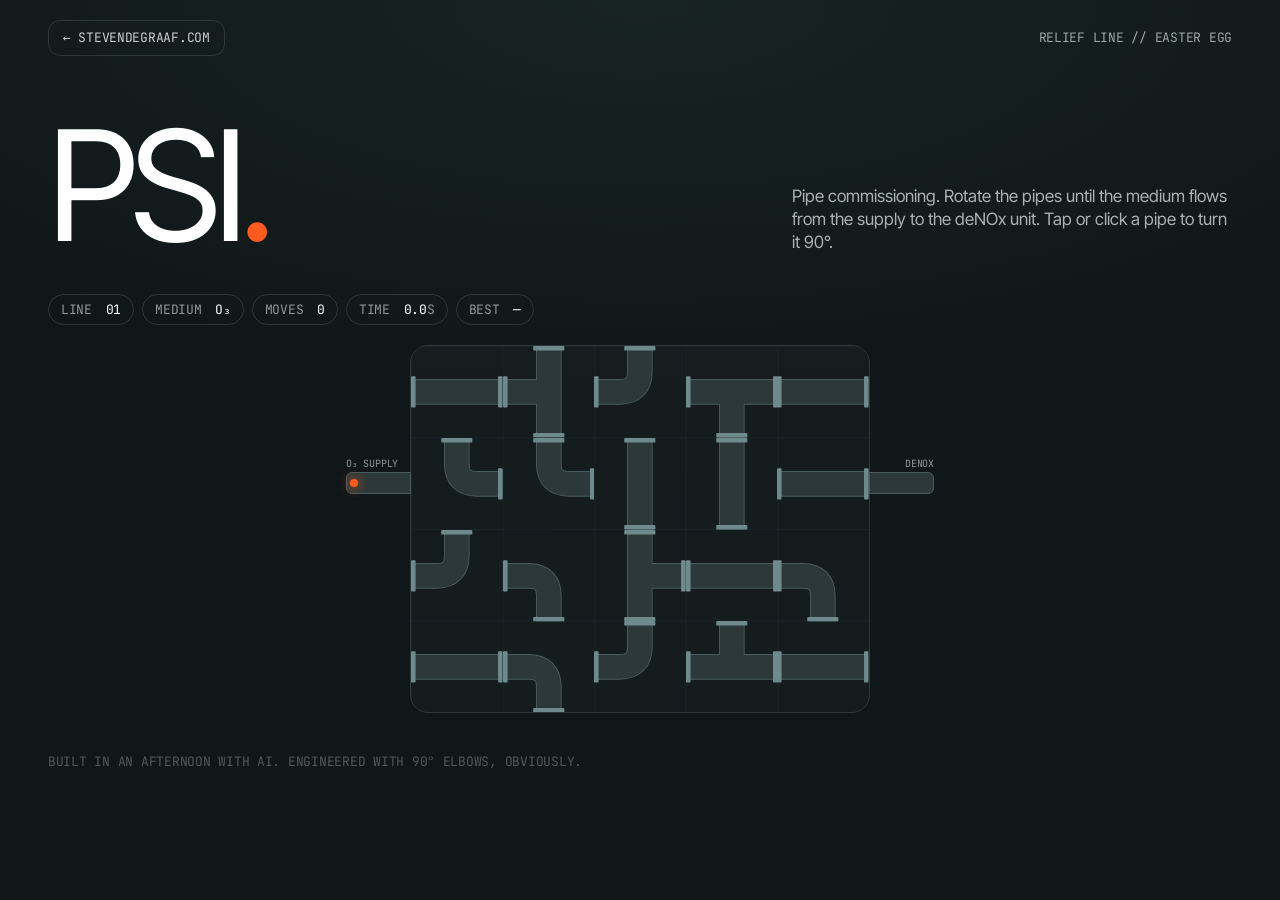
==== play/index.html @ d5d4a72c "Drop upgrade-insecure-requests until HTTPS is live With no certificate yet, the directive upgraded C" ====
<!doctype html>
<html lang="en">
<head>
<meta charset="utf-8">
<meta name="viewport" content="width=device-width,initial-scale=1">
<meta http-equiv="Content-Security-Policy" content="default-src 'self'; script-src 'self'; style-src 'self'; font-src 'self'; img-src 'self' data:; connect-src 'self'; object-src 'none'; base-uri 'self'; form-action 'none'">
<meta name="referrer" content="strict-origin-when-cross-origin">
<meta name="robots" content="noindex">
<title>PSI — Pipe Commissioning · Steven de Graaf</title>
<meta name="description" content="A tiny piping puzzle hidden on stevendegraaf.com.">
<meta name="theme-color" content="#101718">
<link rel="icon" href="../favicon.svg" type="image/svg+xml">
<link rel="stylesheet" href="../assets/css/site.css">
<link rel="stylesheet" href="../assets/css/play.css">
<script type="module" src="../assets/js/play.js"></script>
</head>
<body class="play">
<header class="play-top wrap">
  <a class="mono back" href="../">← stevendegraaf.com</a>
  <span class="mono kicker">Relief line // easter egg</span>
</header>

<main class="wrap play-main">
  <div class="play-head">
    <h1>PSI<span class="accent">.</span></h1>
    <p class="play-sub">Pipe commissioning. Rotate the pipes until the medium flows from the supply to the deNOx unit. Tap or click a pipe to turn it 90°.</p>
  </div>

  <div class="hud mono" aria-live="polite">
    <span>Line <b id="lvl">01</b></span>
    <span>Medium <b id="medium">O₃</b></span>
    <span>Moves <b id="moves">0</b></span>
    <span>Time <b id="time">0.0</b>s</span>
    <span>Best <b id="best">—</b></span>
  </div>

  <div class="rig" id="rig">
    <div class="port in" id="portIn"><span class="mono" id="inLabel">Supply</span></div>
    <div class="board" id="board" role="grid" aria-label="Pipe grid"></div>
    <div class="port out" id="portOut"><span class="mono">deNOx</span></div>
  </div>

  <div class="done" id="done" hidden>
    <p class="mono accent">✓ Commissioned</p>
    <p class="done-line" id="doneLine"></p>
    <button class="btn" id="next" type="button">Next line<span class="arr" aria-hidden="true">→</span></button>
  </div>

  <p class="mono play-foot">Built in an afternoon with AI. Engineered with 90° elbows, obviously.</p>
</main>
</body>
</html>
---- assets/css/site.css ----
@font-face{font-family:'Inter Tight';font-style:normal;font-weight:400;font-display:swap;src:url(../fonts/inter-tight-400.woff2) format('woff2');unicode-range:U+0000-00FF,U+0131,U+0152-0153,U+02BB-02BC,U+02C6,U+02DA,U+02DC,U+0304,U+0308,U+0329,U+2000-206F,U+20AC,U+2122,U+2191,U+2193,U+2212,U+2215,U+FEFF,U+FFFD}
@font-face{font-family:'Inter Tight';font-style:normal;font-weight:400;font-display:swap;src:url(../fonts/inter-tight-400-ext.woff2) format('woff2');unicode-range:U+0100-02BA,U+02BD-02C5,U+02C7-02CC,U+02CE-02D7,U+02DD-02FF,U+0304,U+0308,U+0329,U+1D00-1DBF,U+1E00-1E9F,U+1EF2-1EFF,U+2020,U+2080-209F,U+20A0-20AB,U+20AD-20C0,U+2113,U+2C60-2C7F,U+A720-A7FF}
@font-face{font-family:'JetBrains Mono';font-style:normal;font-weight:400;font-display:swap;src:url(../fonts/jetbrains-mono-400.woff2) format('woff2')}

:root{
  --ink:#101718;--ink2:#182122;--bone:#f4f3ef;--paper:#fff;--tissue:#e7e8e1;
  --graphite:#5d6969;--lichen:#c9cbbe;--line-d:#2c3839;--line-l:#d6d7cd;
  --orange:#ff5a1f;--blue:#4d8dff;--flame:#8fd8ff;
  --sans:'Inter Tight',ui-sans-serif,system-ui,sans-serif;
  --mono:'JetBrains Mono',ui-monospace,Consolas,monospace;
  --pad:clamp(16px,4vw,48px);
}
*{box-sizing:border-box;margin:0;padding:0}
html{scroll-behavior:smooth}
body{background:var(--ink);color:#fff;font-family:var(--sans);font-weight:400;-webkit-font-smoothing:antialiased;overflow-x:hidden;font-size:18px;line-height:1.35}
a{color:inherit;text-decoration:none}
a:focus-visible{outline:2px solid var(--flame);outline-offset:3px;border-radius:6px}
.skip{position:absolute;left:-9999px;top:8px;z-index:100;background:#fff;color:#000;padding:8px 12px;border-radius:8px}
.skip:focus{left:8px}
#gl{position:fixed;inset:0;width:100%;height:100%;z-index:0;display:block}
main{position:relative;z-index:1}
.wrap{max-width:1320px;margin:0 auto;padding:0 var(--pad)}
.mono{font-family:var(--mono);font-size:13px;letter-spacing:-.02em;text-transform:uppercase}
.dot{display:inline-block;width:6px;height:6px;border-radius:50%;background:var(--orange);margin-right:10px;vertical-align:middle;box-shadow:0 0 12px var(--orange)}
.dot.b{background:var(--flame);box-shadow:0 0 12px var(--flame)}
.accent{color:var(--orange)}
.hl{color:#fff}
.kicker{color:#9aa5a4}

/* nav */
.nav{position:fixed;top:0;left:0;right:0;z-index:10;display:flex;justify-content:space-between;align-items:center;padding:20px var(--pad);mix-blend-mode:difference}
.logo{font-family:var(--mono);font-size:14px;letter-spacing:-.02em}
.links{display:flex;gap:6px}
.links a{font-family:var(--mono);font-size:12px;text-transform:uppercase;padding:7px 14px;border:1px solid rgba(255,255,255,.35);border-radius:12px;transition:background .3s,color .3s}
.links a:hover{background:#fff;color:#000}
@media(max-width:640px){.links a:not(:last-child){display:none}}

/* hero */
.hero{min-height:100svh;display:flex;flex-direction:column;justify-content:space-between;padding-top:120px;padding-bottom:40px}
.hero h1{font-weight:400;font-size:clamp(58px,12vw,176px);line-height:.92;letter-spacing:-.045em}
.hero h1 em{font-style:normal;background:linear-gradient(90deg,var(--orange),#ffb36b 45%,var(--flame));-webkit-background-clip:text;background-clip:text;color:transparent}
.hero-foot{display:grid;grid-template-columns:1fr auto;gap:24px;align-items:end}
.hero-foot p{max-width:520px;font-size:clamp(18px,1.7vw,22px);color:#cfd4d0}
.scroll-cue{display:flex;align-items:center;gap:12px;color:#9aa5a4}
.scroll-cue i{display:block;width:1px;height:56px;background:linear-gradient(var(--orange),transparent);animation:cue 2s ease-in-out infinite;transform-origin:top}
@keyframes cue{0%{transform:scaleY(0)}50%{transform:scaleY(1)}100%{transform:scaleY(0);transform-origin:bottom}}
.eyebrow{display:flex;gap:10px;flex-wrap:wrap;margin-bottom:28px;color:#aeb7b5}
.pill{border:1px solid var(--line-d);border-radius:999px;padding:6px 12px;font-family:var(--mono);font-size:12px;text-transform:uppercase;letter-spacing:-.02em}
.light .pill{border-color:var(--line-l);color:var(--graphite)}

/* sections */
section{position:relative}
.solid{background:var(--ink2)}
.light{background:var(--bone);color:#162021}
.sec{padding:clamp(88px,12vw,160px) 0}
.head{display:grid;grid-template-columns:200px 1fr;gap:24px;margin-bottom:clamp(48px,7vw,96px)}
.head h2{font-weight:400;font-size:clamp(40px,6.2vw,96px);line-height:1;letter-spacing:-.035em}
.head .mono{color:var(--graphite);padding-top:14px}
.head .mono.fl{color:var(--flame)}
@media(max-width:760px){.head{grid-template-columns:1fr}}
.lede{font-size:clamp(22px,2.4vw,34px);line-height:1.2;letter-spacing:-.012em;max-width:900px}
.light .lede{color:#2a3536}
.muted{color:var(--graphite)}

/* case */
.case-grid{display:grid;grid-template-columns:1.1fr .9fr;gap:clamp(24px,4vw,64px);margin-top:64px}
@media(max-width:900px){.case-grid{grid-template-columns:1fr}}
.card{background:var(--paper);border-radius:24px;padding:clamp(24px,3vw,40px)}
.stats{display:grid;grid-template-columns:repeat(3,1fr);gap:1px;background:var(--line-l);border-radius:24px;overflow:hidden}
.stat{background:var(--paper);padding:28px 24px}
.stat b{display:block;font-weight:400;font-size:clamp(40px,4.6vw,72px);letter-spacing:-.04em;line-height:1}
.stat span{display:block;margin-top:14px;color:var(--graphite)}
@media(max-width:560px){.stats{grid-template-columns:1fr}}
.media{display:flex;flex-wrap:wrap;gap:8px;margin-top:24px}
.media .chip{display:flex;align-items:baseline;gap:8px;padding:12px 16px;border-radius:14px;background:var(--tissue);transition:background .3s,color .3s,transform .3s}
.media .chip:hover{background:#162021;color:#fff;transform:translateY(-3px)}
.chip .f{font-size:26px;letter-spacing:-.03em}
.chip .mono{font-size:11px;color:var(--graphite)}
.chip:hover .mono{color:#ffb38d}
.phases{margin-top:clamp(56px,8vw,112px);position:relative}
.phase-track{height:2px;background:var(--line-l);position:relative;border-radius:2px;overflow:hidden;margin-top:20px}
.phase-fill{position:absolute;inset:0;background:linear-gradient(90deg,var(--orange),#ffb36b);transform:scaleX(0);transform-origin:left}
.phase-row{display:grid;grid-template-columns:repeat(5,1fr);margin-top:20px;gap:16px}
.phase-row div{opacity:.3;transition:opacity .5s}
.phase-row div.on{opacity:1}
.phase-row .mono{color:var(--orange);display:block;margin-bottom:8px}
.phase-row p{font-size:clamp(16px,1.6vw,22px);letter-spacing:-.01em}
@media(max-width:700px){.phase-row{grid-template-columns:1fr 1fr}}
.note{margin-top:32px;font-size:14px;color:var(--graphite);max-width:760px}
.note a{text-decoration:underline;text-underline-offset:3px}

/* capabilities */
.cap{border-top:1px solid var(--line-d)}
.cap-row{display:grid;grid-template-columns:80px 1fr auto;align-items:center;gap:16px;padding:26px 0;border-bottom:1px solid var(--line-d);position:relative;overflow:hidden;cursor:default}
.cap-row::before{content:"";position:absolute;inset:0;background:linear-gradient(90deg,rgba(255,90,31,.14),transparent 70%);transform:translateX(-101%);transition:transform .6s cubic-bezier(.2,.8,.2,1)}
.cap-row:hover::before{transform:none}
.cap-row h3{font-weight:400;font-size:clamp(26px,3.6vw,52px);letter-spacing:-.03em;line-height:1.05;position:relative;transition:transform .5s cubic-bezier(.2,.8,.2,1)}
.cap-row:hover h3{transform:translateX(12px)}
.cap-row .mono{color:var(--graphite);position:relative}
.cap-row .tag{color:#8e9998;position:relative;text-align:right}
@media(max-width:700px){.cap-row{grid-template-columns:44px 1fr}.cap-row .tag{display:none}}

/* story: pipelines → neural networks */
.story{height:210vh}
.sticky{position:sticky;top:0;height:100svh;display:flex;flex-direction:column;justify-content:center}
.sticky .kicker{margin-bottom:28px}
.morph-words{position:relative;height:clamp(110px,10vw,150px)}
.morph-words h2{position:absolute;inset:0;font-weight:400;font-size:clamp(44px,8vw,128px);letter-spacing:-.045em;line-height:1;transition:opacity .6s,transform .8s cubic-bezier(.2,.8,.2,1)}
.morph-words .w2{opacity:0;transform:translateY(40px)}
.story.late .w1{opacity:0;transform:translateY(-40px)}
.story.late .w2{opacity:1;transform:none}
.w1 em{font-style:normal;color:var(--orange)} .w2 em{font-style:normal;color:var(--flame)}
.story-copy{max-width:560px;margin-top:40px;font-size:clamp(18px,1.8vw,24px);color:#c9d0cd}
.gauge{position:absolute;right:var(--pad);bottom:40px;display:flex;align-items:center;gap:14px;color:#9aa5a4}
.gauge-bar{width:160px;height:2px;background:var(--line-d);position:relative;overflow:hidden}
.gauge-bar i{position:absolute;inset:0;background:linear-gradient(90deg,var(--orange),var(--flame));transform-origin:left;transform:scaleX(0)}

/* AI */
.ai{background:linear-gradient(180deg,rgba(16,23,24,0) 0,rgba(16,23,24,.72) 22%,rgba(16,23,24,.9) 100%)}
.ai-grid{display:grid;grid-template-columns:repeat(4,1fr);gap:12px}
@media(max-width:1000px){.ai-grid{grid-template-columns:1fr 1fr}}
@media(max-width:560px){.ai-grid{grid-template-columns:1fr}}
.ai-card{border:1px solid var(--line-d);border-radius:20px;padding:28px;min-height:320px;display:flex;flex-direction:column;justify-content:space-between;background:rgba(24,33,34,.55);backdrop-filter:blur(10px);-webkit-backdrop-filter:blur(10px);position:relative;overflow:hidden;transition:border-color .4s,transform .5s cubic-bezier(.2,.8,.2,1)}
.ai-card:hover{border-color:rgba(143,216,255,.5);transform:translateY(-6px)}
.ai-card::after{content:"";position:absolute;width:260px;height:260px;border-radius:50%;background:radial-gradient(circle,rgba(77,141,255,.35),transparent 70%);left:var(--mx,50%);top:var(--my,50%);transform:translate(-50%,-50%);opacity:0;transition:opacity .4s;pointer-events:none}
.ai-card:hover::after{opacity:1}
.ai-card h3{font-weight:400;font-size:30px;letter-spacing:-.025em;line-height:1.05;margin-top:40px;position:relative;z-index:1}
.ai-card p{color:#aab4b2;font-size:16px;margin-top:14px;position:relative;z-index:1}
.ai-card .mono{color:var(--flame);position:relative;z-index:1}
.marquee{margin-top:clamp(56px,7vw,96px);overflow:hidden;border-top:1px solid var(--line-d);border-bottom:1px solid var(--line-d);padding:22px 0;-webkit-mask-image:linear-gradient(90deg,transparent,#000 10%,#000 90%,transparent);mask-image:linear-gradient(90deg,transparent,#000 10%,#000 90%,transparent)}
.marquee-in{display:flex;gap:48px;width:max-content;animation:mq 38s linear infinite}
.marquee span{font-size:clamp(28px,3.4vw,48px);letter-spacing:-.03em;color:#dfe5e2;white-space:nowrap}
.marquee span.s{color:var(--flame);font-family:var(--mono);font-size:20px;align-self:center}
@keyframes mq{to{transform:translateX(-50%)}}
.built{margin-top:40px;display:flex;align-items:center;gap:14px;color:#aab4b2}

/* about */
.about-grid{display:grid;grid-template-columns:1.2fr .8fr;gap:clamp(24px,5vw,80px);align-items:start}
@media(max-width:860px){.about-grid{grid-template-columns:1fr}}
.about-grid .lede{margin-top:28px}
.about-note{margin-top:24px;max-width:520px}
.spec{border:1px solid var(--line-l);border-radius:20px;background:var(--paper);overflow:hidden}
.spec div{display:flex;justify-content:space-between;gap:12px;padding:16px 22px;border-bottom:1px solid var(--line-l)}
.spec div:last-child{border-bottom:0}
.spec span:first-child{font-family:var(--mono);font-size:12px;text-transform:uppercase;color:var(--graphite);padding-top:3px}
.spec span:last-child{text-align:right}

/* contact */
.contact{padding:clamp(120px,16vw,220px) 0 clamp(80px,10vw,140px)}
.contact h2{font-weight:400;font-size:clamp(56px,11vw,170px);letter-spacing:-.045em;line-height:.95;margin-top:32px}
.contact h2 em{font-style:normal;color:var(--orange)}
.cta-row{display:flex;gap:12px;flex-wrap:wrap;margin-top:56px}
.btn{display:inline-flex;align-items:center;gap:14px;padding:10px 10px 10px 20px;border-radius:10px;font-family:var(--mono);font-size:13px;text-transform:uppercase;letter-spacing:-.02em;border:1px solid var(--line-d);transition:background .3s,color .3s,border-color .3s}
.btn .arr{width:40px;height:40px;border-radius:8px;display:grid;place-items:center;background:var(--orange);color:#101718;transition:transform .4s cubic-bezier(.2,.8,.2,1)}
.btn:hover{background:#fff;color:#101718;border-color:#fff}
.btn:hover .arr{transform:rotate(-45deg)}
.btn.ghost .arr{background:transparent;border:1px solid var(--line-d);color:#fff}
.btn.ghost:hover .arr{color:#101718;border-color:#101718}
footer{background:#000;padding:32px 0;position:relative;z-index:1}
footer .wrap{display:flex;justify-content:space-between;gap:16px;flex-wrap:wrap;color:#7d8786}
footer .egg{color:#3d4848;cursor:help}

/* reveal */
.rv{opacity:0;transform:translateY(36px);transition:opacity 1s cubic-bezier(.2,.8,.2,1),transform 1s cubic-bezier(.2,.8,.2,1)}
.rv.in{opacity:1;transform:none}
.split .wd{display:inline-block;overflow:hidden;vertical-align:top;padding-bottom:.08em;margin-bottom:-.08em}
.split .wd>span{display:inline-block;transform:translateY(105%);transition:transform 1.1s cubic-bezier(.16,1,.3,1)}
.split.in .wd>span{transform:none}
.no-js .rv{opacity:1;transform:none}

/* easter egg */
.toast{position:fixed;left:50%;bottom:28px;transform:translate(-50%,120px);z-index:30;background:#fff;color:#101718;padding:12px 18px;border-radius:12px;font-family:var(--mono);font-size:13px;transition:transform .5s cubic-bezier(.2,.8,.2,1)}
.toast.on{transform:translate(-50%,0)}
body.shake main{animation:shake .4s linear 4}
@keyframes shake{25%{transform:translate(2px,-1px)}50%{transform:translate(-2px,1px)}75%{transform:translate(1px,2px)}}

@media (prefers-reduced-motion:reduce){
  html{scroll-behavior:auto}
  .rv,.split .wd>span{transition:none;opacity:1;transform:none}
  .marquee-in,.scroll-cue i{animation:none}
}
---- assets/css/play.css ----
body.play{min-height:100svh;background:radial-gradient(120% 70% at 50% 0%,#182324 0%,var(--ink) 60%)}
.play-top{display:flex;justify-content:space-between;align-items:center;padding-top:20px;padding-bottom:20px}
.back{color:#c9d0cd;border:1px solid var(--line-d);border-radius:12px;padding:8px 14px;transition:background .3s,color .3s}
.back:hover{background:#fff;color:#000}
.play-main{padding-bottom:64px}
.play-head{display:flex;justify-content:space-between;align-items:end;gap:24px;flex-wrap:wrap;margin-top:clamp(16px,4vw,40px)}
.play-head h1{font-weight:400;font-size:clamp(64px,12vw,160px);letter-spacing:-.05em;line-height:.9}
.play-sub{max-width:440px;color:#aab4b2;font-size:17px}
.hud{display:flex;gap:8px;flex-wrap:wrap;margin:clamp(24px,4vw,40px) 0 20px}
.hud span{border:1px solid var(--line-d);border-radius:999px;padding:6px 12px;color:#8e9998}
.hud b{font-weight:400;color:#fff;margin-left:6px}

/* the rig: supply port, grid, deNOx port */
.rig{--cols:5;--rows:4;position:relative;display:grid;grid-template-columns:clamp(34px,6vw,64px) minmax(0,calc(var(--cols) * 92px)) clamp(34px,6vw,64px);justify-content:center;align-items:stretch}
.board{display:grid;grid-template-columns:repeat(var(--cols),1fr);grid-template-rows:repeat(var(--rows),1fr);aspect-ratio:var(--cols)/var(--rows);border:1px solid var(--line-d);border-radius:18px;background:rgba(24,33,34,.6);background-image:linear-gradient(rgba(143,216,255,.04) 1px,transparent 1px),linear-gradient(90deg,rgba(143,216,255,.04) 1px,transparent 1px);background-size:calc(100% / var(--cols)) calc(100% / var(--rows));overflow:hidden}
.port{position:relative}
.port::before{content:"";position:absolute;top:calc((var(--row) + .5) / var(--rows) * 100%);height:clamp(10px,2vw,20px);transform:translateY(-50%);background:#2c3839;border:1px solid #4a5c5e}
.port.in::before{left:0;right:-1px;border-radius:6px 0 0 6px}
.port.out::before{left:-1px;right:0;border-radius:0 6px 6px 0}
.port span{position:absolute;top:calc((var(--row) + .5) / var(--rows) * 100%);transform:translateY(-190%);font-size:10px;color:#8e9998;white-space:nowrap}
.port.in span{left:0}.port.out span{right:0}
.port.in::after{content:"";position:absolute;left:4px;top:calc((var(--row) + .5) / var(--rows) * 100%);width:8px;height:8px;border-radius:50%;background:var(--orange);box-shadow:0 0 12px var(--orange);transform:translateY(-50%);animation:pulse 1.4s ease-in-out infinite}
.rig.won .port.out::before{background:var(--orange);border-color:var(--orange);box-shadow:0 0 18px rgba(255,90,31,.6)}
@keyframes pulse{50%{opacity:.3}}

.cell{appearance:none;border:0;background:transparent;padding:0;cursor:pointer;position:relative;display:block;width:100%;height:100%}
.cell:focus-visible{outline:2px solid var(--flame);outline-offset:-3px;border-radius:8px}
.cell svg{display:block;width:100%;height:100%;transition:transform .22s cubic-bezier(.2,.9,.3,1.3)}
.cell .body{fill:none;stroke:#2c3839;stroke-width:26;stroke-linecap:butt}
.cell .wall{fill:none;stroke:#4a5c5e;stroke-width:28;stroke-linecap:butt}
.cell .flow{fill:none;stroke:transparent;stroke-width:7;stroke-linecap:round;stroke-dasharray:2 14}
.cell .flange{fill:#6f8a8c}
.cell:hover .wall{stroke:#6f8a8c}
.cell.on .body{stroke:#3a2a22}
.cell.on .wall{stroke:rgba(255,90,31,.55)}
.cell.on .flow{stroke:var(--orange);animation:flow .6s linear infinite}
.rig.won .cell.on .flow{stroke:#ffd0b0;animation-duration:.3s}
@keyframes flow{to{stroke-dashoffset:-16}}

.done{margin-top:28px;display:flex;align-items:center;gap:20px;flex-wrap:wrap;border:1px solid var(--line-d);border-radius:18px;padding:18px 20px;background:rgba(24,33,34,.6)}
.done[hidden]{display:none}
.done-line{color:#c9d0cd;flex:1;min-width:200px}
.done .btn{background:#fff;color:#101718;cursor:pointer;font:inherit;font-family:var(--mono);font-size:13px;text-transform:uppercase}
.play-foot{margin-top:40px;color:#4d5a5a}
@media (prefers-reduced-motion:reduce){.cell svg{transition:none}.cell.on .flow{animation:none;stroke-dasharray:none}}
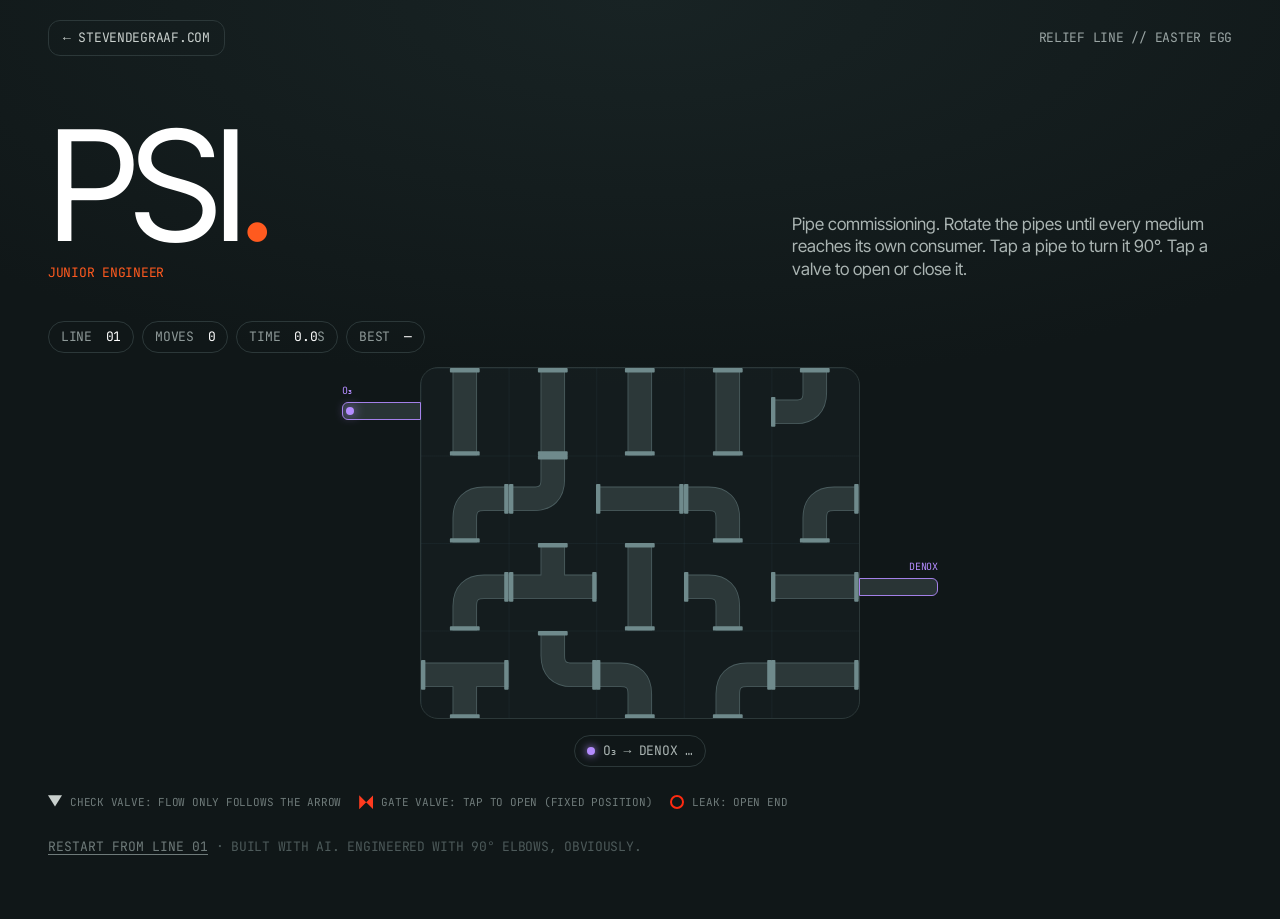
==== commit a9eea684: "PSI: progressive difficulty and engineering ranks Lines now unlock check valves, gate valves with a " ====
--- a/play/index.html
+++ b/play/index.html
@@ -22,31 +22,44 @@
 
 <main class="wrap play-main">
   <div class="play-head">
-    <h1>PSI<span class="accent">.</span></h1>
-    <p class="play-sub">Pipe commissioning. Rotate the pipes until the medium flows from the supply to the deNOx unit. Tap or click a pipe to turn it 90°.</p>
+    <div>
+      <h1>PSI<span class="accent">.</span></h1>
+      <p class="mono rank" id="rank">Junior Engineer</p>
+    </div>
+    <p class="play-sub">Pipe commissioning. Rotate the pipes until every medium reaches its own consumer. Tap a pipe to turn it 90°. Tap a valve to open or close it.</p>
   </div>
 
   <div class="hud mono" aria-live="polite">
     <span>Line <b id="lvl">01</b></span>
-    <span>Medium <b id="medium">O₃</b></span>
     <span>Moves <b id="moves">0</b></span>
     <span>Time <b id="time">0.0</b>s</span>
     <span>Best <b id="best">—</b></span>
   </div>
 
+  <p class="brief" id="brief" hidden></p>
+
   <div class="rig" id="rig">
-    <div class="port in" id="portIn"><span class="mono" id="inLabel">Supply</span></div>
+    <div class="port in" id="portIn"></div>
     <div class="board" id="board" role="grid" aria-label="Pipe grid"></div>
-    <div class="port out" id="portOut"><span class="mono">deNOx</span></div>
+    <div class="port out" id="portOut"></div>
   </div>
 
+  <div class="status mono" id="status" aria-live="polite"></div>
+
   <div class="done" id="done" hidden>
-    <p class="mono accent">✓ Commissioned</p>
+    <p class="mono" id="doneTitle">✓ Commissioned</p>
     <p class="done-line" id="doneLine"></p>
+    <button class="btn" id="retry" type="button" hidden>Retry line<span class="arr" aria-hidden="true">↺</span></button>
     <button class="btn" id="next" type="button">Next line<span class="arr" aria-hidden="true">→</span></button>
   </div>
 
-  <p class="mono play-foot">Built in an afternoon with AI. Engineered with 90° elbows, obviously.</p>
+  <div class="legend mono">
+    <span><i class="lg check"></i>Check valve: flow only follows the arrow</span>
+    <span><i class="lg gate"></i>Gate valve: tap to open (fixed position)</span>
+    <span><i class="lg leak"></i>Leak: open end</span>
+  </div>
+
+  <p class="mono play-foot"><button class="linkish" id="restart" type="button">Restart from line 01</button> · Built with AI. Engineered with 90° elbows, obviously.</p>
 </main>
 </body>
 </html>
--- a/assets/css/site.css
+++ b/assets/css/site.css
@@ -172,6 +172,14 @@
 .toast{position:fixed;left:50%;bottom:28px;transform:translate(-50%,120px);z-index:30;background:#fff;color:#101718;padding:12px 18px;border-radius:12px;font-family:var(--mono);font-size:13px;transition:transform .5s cubic-bezier(.2,.8,.2,1)}
 .toast.on{transform:translate(-50%,0)}
 body.shake main{animation:shake .4s linear 4}
+/* overpressure sequence → /play/ */
+body.overpressure main,body.overpressure footer,body.overpressure .nav{opacity:.06;transition:opacity .9s ease;pointer-events:none}
+body.overpressure #gl{z-index:5}
+.op-vignette{position:fixed;inset:0;z-index:6;pointer-events:none;opacity:0;background:radial-gradient(ellipse at center,transparent 35%,rgba(255,40,10,.25) 65%,rgba(255,20,0,.7) 100%)}
+.op-hud{position:fixed;left:50%;top:50%;transform:translate(-50%,-50%);z-index:7;pointer-events:none;color:#ff4a24;font-size:clamp(14px,2.4vw,22px);letter-spacing:.02em;white-space:nowrap;text-shadow:0 0 18px rgba(255,60,20,.9);animation:opblink .5s steps(2) infinite;background:rgba(16,23,24,.88);border:1px solid rgba(255,60,20,.7);border-radius:12px;padding:14px 20px;box-shadow:0 0 40px rgba(255,40,10,.35)}
+.op-flash{position:fixed;inset:0;z-index:8;pointer-events:none;opacity:0;background:radial-gradient(circle at center,#fff 0%,#ffb08a 35%,#ff3a10 70%,#101718 100%);transition:opacity .35s ease-in}
+.op-flash.on{opacity:1}
+@keyframes opblink{50%{opacity:.55}}
 @keyframes shake{25%{transform:translate(2px,-1px)}50%{transform:translate(-2px,1px)}75%{transform:translate(1px,2px)}}
 
 @media (prefers-reduced-motion:reduce){
--- a/assets/css/play.css
+++ b/assets/css/play.css
@@ -5,41 +5,79 @@
 .play-main{padding-bottom:64px}
 .play-head{display:flex;justify-content:space-between;align-items:end;gap:24px;flex-wrap:wrap;margin-top:clamp(16px,4vw,40px)}
 .play-head h1{font-weight:400;font-size:clamp(64px,12vw,160px);letter-spacing:-.05em;line-height:.9}
+.rank{color:var(--orange);margin-top:10px}
+.rank.promo{animation:promo 1.2s ease-out 2}
+@keyframes promo{50%{color:#fff;text-shadow:0 0 16px var(--orange)}}
 .play-sub{max-width:440px;color:#aab4b2;font-size:17px}
-.hud{display:flex;gap:8px;flex-wrap:wrap;margin:clamp(24px,4vw,40px) 0 20px}
+.hud{display:flex;gap:8px;flex-wrap:wrap;margin:clamp(24px,4vw,40px) 0 14px}
 .hud span{border:1px solid var(--line-d);border-radius:999px;padding:6px 12px;color:#8e9998}
 .hud b{font-weight:400;color:#fff;margin-left:6px}
+.hud b.low{color:#ff4a24}
+.brief{margin:0 0 16px;padding:12px 16px;border-left:2px solid var(--orange);background:rgba(255,90,31,.07);color:#e8d9d0;font-size:15px;border-radius:0 10px 10px 0;max-width:760px}
+.brief[hidden]{display:none}
+.brief b{font-weight:400;color:#fff}
 
-/* the rig: supply port, grid, deNOx port */
-.rig{--cols:5;--rows:4;position:relative;display:grid;grid-template-columns:clamp(34px,6vw,64px) minmax(0,calc(var(--cols) * 92px)) clamp(34px,6vw,64px);justify-content:center;align-items:stretch}
+/* rig: supply stubs, grid, consumer stubs */
+.rig{--cols:5;--rows:4;position:relative;display:grid;grid-template-columns:clamp(40px,7vw,78px) minmax(0,calc(var(--cols) * 88px)) clamp(40px,7vw,78px);justify-content:center}
 .board{display:grid;grid-template-columns:repeat(var(--cols),1fr);grid-template-rows:repeat(var(--rows),1fr);aspect-ratio:var(--cols)/var(--rows);border:1px solid var(--line-d);border-radius:18px;background:rgba(24,33,34,.6);background-image:linear-gradient(rgba(143,216,255,.04) 1px,transparent 1px),linear-gradient(90deg,rgba(143,216,255,.04) 1px,transparent 1px);background-size:calc(100% / var(--cols)) calc(100% / var(--rows));overflow:hidden}
 .port{position:relative}
-.port::before{content:"";position:absolute;top:calc((var(--row) + .5) / var(--rows) * 100%);height:clamp(10px,2vw,20px);transform:translateY(-50%);background:#2c3839;border:1px solid #4a5c5e}
-.port.in::before{left:0;right:-1px;border-radius:6px 0 0 6px}
-.port.out::before{left:-1px;right:0;border-radius:0 6px 6px 0}
-.port span{position:absolute;top:calc((var(--row) + .5) / var(--rows) * 100%);transform:translateY(-190%);font-size:10px;color:#8e9998;white-space:nowrap}
-.port.in span{left:0}.port.out span{right:0}
-.port.in::after{content:"";position:absolute;left:4px;top:calc((var(--row) + .5) / var(--rows) * 100%);width:8px;height:8px;border-radius:50%;background:var(--orange);box-shadow:0 0 12px var(--orange);transform:translateY(-50%);animation:pulse 1.4s ease-in-out infinite}
-.rig.won .port.out::before{background:var(--orange);border-color:var(--orange);box-shadow:0 0 18px rgba(255,90,31,.6)}
+.stub{position:absolute;left:0;right:0;top:calc((var(--row) + .5) / var(--rows) * 100%);transform:translateY(-50%);height:clamp(10px,1.8vw,18px)}
+.stub::before{content:"";position:absolute;inset:0;background:#2c3839;border:1px solid var(--c);opacity:.9}
+.in .stub::before{border-radius:6px 0 0 6px;right:-1px}
+.out .stub::before{border-radius:0 6px 6px 0;left:-1px}
+.in .stub::after{content:"";position:absolute;left:4px;top:50%;width:8px;height:8px;border-radius:50%;background:var(--c);box-shadow:0 0 12px var(--c);transform:translateY(-50%);animation:pulse 1.4s ease-in-out infinite}
+.stub span{position:absolute;bottom:calc(100% + 4px);font-size:10px;color:var(--c);white-space:nowrap}
+.in .stub span{left:0}.out .stub span{right:0}
+.out .stub.ok::before{background:var(--c);box-shadow:0 0 16px var(--c)}
 @keyframes pulse{50%{opacity:.3}}
 
-.cell{appearance:none;border:0;background:transparent;padding:0;cursor:pointer;position:relative;display:block;width:100%;height:100%}
+/* tiles */
+.cell{--flow:var(--orange);appearance:none;border:0;background:transparent;padding:0;cursor:pointer;position:relative;display:block;width:100%;height:100%}
 .cell:focus-visible{outline:2px solid var(--flame);outline-offset:-3px;border-radius:8px}
-.cell svg{display:block;width:100%;height:100%;transition:transform .22s cubic-bezier(.2,.9,.3,1.3)}
-.cell .body{fill:none;stroke:#2c3839;stroke-width:26;stroke-linecap:butt}
-.cell .wall{fill:none;stroke:#4a5c5e;stroke-width:28;stroke-linecap:butt}
+.cell svg{display:block;width:100%;height:100%;transition:transform .22s cubic-bezier(.2,.9,.3,1.3);overflow:visible}
+.cell .body{fill:none;stroke:#2c3839;stroke-width:26}
+.cell .wall{fill:none;stroke:#4a5c5e;stroke-width:28}
 .cell .flow{fill:none;stroke:transparent;stroke-width:7;stroke-linecap:round;stroke-dasharray:2 14}
 .cell .flange{fill:#6f8a8c}
+.cell .sym{fill:#101718;stroke:#c9d0cd;stroke-width:3;stroke-linejoin:round}
+.cell .gate-sym{fill:#ff3b1f;stroke:#ffb3a0;stroke-width:3;stroke-linejoin:round}
+.cell .stem{stroke:#6f8a8c;stroke-width:4;fill:none}
+.cell .wheel{fill:none;stroke:#c9d0cd;stroke-width:4}
+.cell.open .gate-sym{fill:#101718;stroke:#7ee0a0}
+.cell.fixed{cursor:pointer}
 .cell:hover .wall{stroke:#6f8a8c}
-.cell.on .body{stroke:#3a2a22}
-.cell.on .wall{stroke:rgba(255,90,31,.55)}
-.cell.on .flow{stroke:var(--orange);animation:flow .6s linear infinite}
-.rig.won .cell.on .flow{stroke:#ffd0b0;animation-duration:.3s}
+.cell.on .body{stroke:#1e2a2b}
+.cell.on .wall{stroke:var(--flow);stroke-opacity:.55}
+.cell.on .flow{stroke:var(--flow);animation:flow .6s linear infinite}
+.cell.blocked .flow{animation:none;stroke-dasharray:none;stroke-opacity:.5}
+.cell.mix .wall{stroke:#ff2a10;stroke-opacity:1;animation:alarm .5s steps(2) infinite}
+.cell.leak::after{content:"";position:absolute;inset:18%;border-radius:50%;border:2px solid #ff2a10;animation:leak 1s ease-out infinite;pointer-events:none}
+.rig.won .cell.on .flow{animation-duration:.3s}
 @keyframes flow{to{stroke-dashoffset:-16}}
+@keyframes alarm{50%{stroke-opacity:.2}}
+@keyframes leak{from{transform:scale(.4);opacity:1}to{transform:scale(1.2);opacity:0}}
 
-.done{margin-top:28px;display:flex;align-items:center;gap:20px;flex-wrap:wrap;border:1px solid var(--line-d);border-radius:18px;padding:18px 20px;background:rgba(24,33,34,.6)}
-.done[hidden]{display:none}
+.status{display:flex;gap:8px;flex-wrap:wrap;justify-content:center;margin-top:16px;min-height:32px}
+.status span{border:1px solid var(--line-d);border-radius:999px;padding:6px 12px;color:#aab4b2}
+.status span i{display:inline-block;width:8px;height:8px;border-radius:50%;background:var(--c);margin-right:8px;box-shadow:0 0 8px var(--c)}
+.status span.ok{border-color:var(--c);color:#fff}
+.status span.bad{border-color:#ff2a10;color:#ffb3a0}
+
+.done{margin-top:24px;display:flex;align-items:center;gap:14px;flex-wrap:wrap;border:1px solid var(--line-d);border-radius:18px;padding:18px 20px;background:rgba(24,33,34,.6)}
+.done[hidden],.done .btn[hidden]{display:none}
+.done.fail{border-color:rgba(255,42,16,.6)}
+#doneTitle{color:var(--orange)}
+.done.fail #doneTitle{color:#ff4a24}
 .done-line{color:#c9d0cd;flex:1;min-width:200px}
 .done .btn{background:#fff;color:#101718;cursor:pointer;font:inherit;font-family:var(--mono);font-size:13px;text-transform:uppercase}
-.play-foot{margin-top:40px;color:#4d5a5a}
+
+.legend{display:flex;gap:18px;flex-wrap:wrap;margin-top:28px;color:#6f7b7a;font-size:11px}
+.legend span{display:flex;align-items:center;gap:8px}
+.lg{display:inline-block;width:14px;height:14px}
+.lg.check{background:#c9d0cd;clip-path:polygon(0 0,100% 0,50% 80%)}
+.lg.gate{background:#ff3b1f;clip-path:polygon(0 0,100% 100%,100% 0,0 100%)}
+.lg.leak{border:2px solid #ff2a10;border-radius:50%}
+.play-foot{margin-top:28px;color:#4d5a5a}
+.linkish{appearance:none;background:none;border:0;color:#6f7b7a;font:inherit;text-transform:inherit;text-decoration:underline;text-underline-offset:3px;cursor:pointer}
+.linkish:hover{color:#fff}
 @media (prefers-reduced-motion:reduce){.cell svg{transition:none}.cell.on .flow{animation:none;stroke-dasharray:none}}
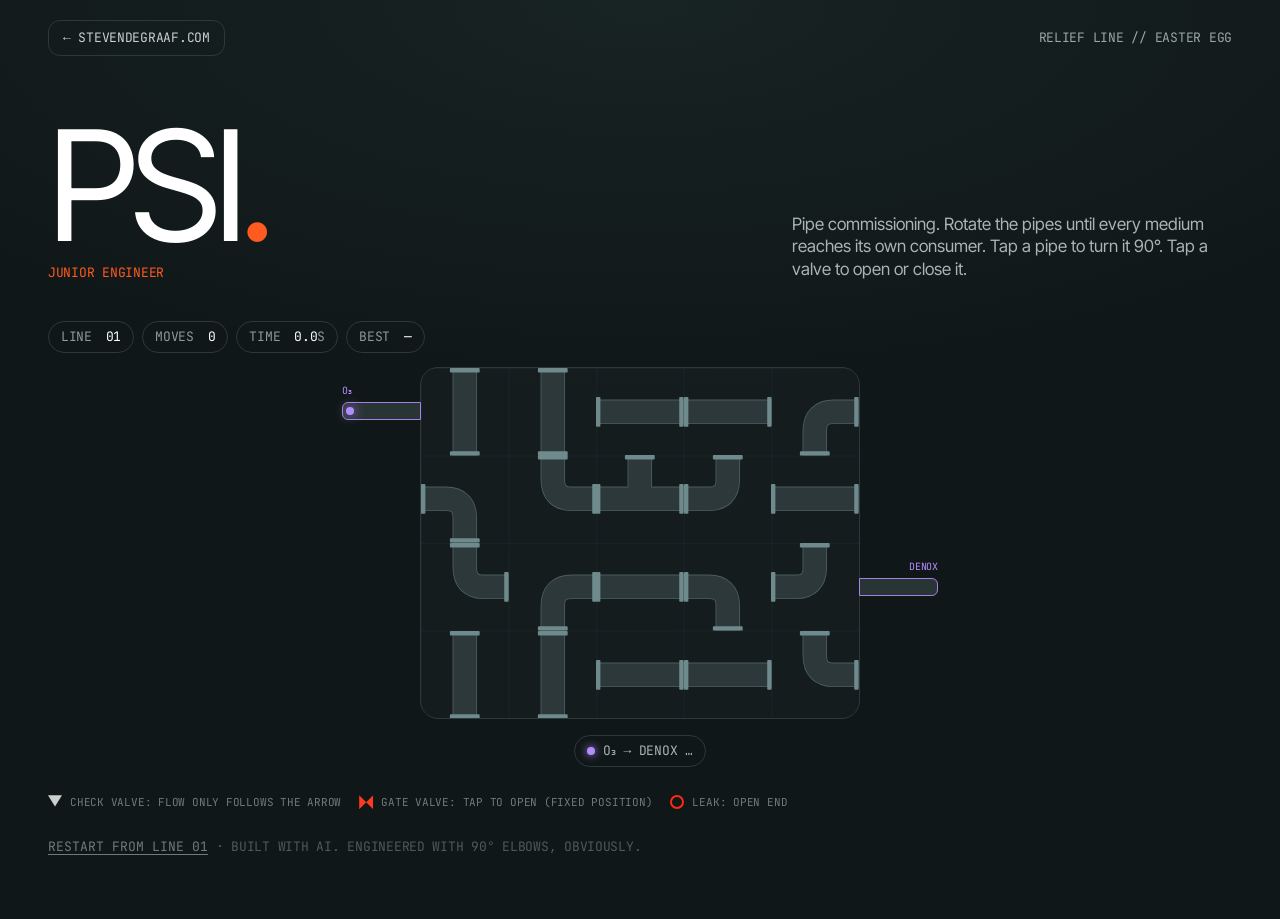
==== commit f3f8c206: "Add PSV-01 relief valve widget to the contact section A locked-out handwheel with a pressure gauge a" ====
--- a/play/index.html
+++ b/play/index.html
@@ -10,9 +10,9 @@
 <meta name="description" content="A tiny piping puzzle hidden on stevendegraaf.com.">
 <meta name="theme-color" content="#101718">
 <link rel="icon" href="../favicon.svg" type="image/svg+xml">
-<link rel="stylesheet" href="../assets/css/site.css">
-<link rel="stylesheet" href="../assets/css/play.css">
-<script type="module" src="../assets/js/play.js"></script>
+<link rel="stylesheet" href="../assets/css/site.css?v=3">
+<link rel="stylesheet" href="../assets/css/play.css?v=3">
+<script type="module" src="../assets/js/play.js?v=3"></script>
 </head>
 <body class="play">
 <header class="play-top wrap">
--- a/assets/css/site.css
+++ b/assets/css/site.css
@@ -160,6 +160,50 @@
 footer .wrap{display:flex;justify-content:space-between;gap:16px;flex-wrap:wrap;color:#7d8786}
 footer .egg{color:#3d4848;cursor:help}
 
+/* relief valve widget */
+.contact-grid{display:grid;grid-template-columns:1fr auto;gap:clamp(32px,5vw,80px);align-items:end}
+@media(max-width:900px){.contact-grid{grid-template-columns:1fr}}
+.psv{--glow:0;position:relative;width:min(100%,340px);border:1px solid var(--line-d);border-radius:22px;padding:18px 18px 16px;background:linear-gradient(180deg,rgba(255,255,255,.03),rgba(0,0,0,.15));box-shadow:0 0 calc(var(--glow) * 60px) rgba(255,50,20,calc(var(--glow) * .55));transition:border-color .3s}
+.psv.hot{border-color:rgba(255,60,20,.7)}
+.psv.shake{animation:psvshake .09s linear infinite}
+@keyframes psvshake{25%{transform:translate(1px,-1px)}50%{transform:translate(-1px,1px)}75%{transform:translate(1px,1px)}}
+.psv-head{display:flex;justify-content:space-between;gap:12px;font-size:11px;color:#8e9998}
+.psv-state{color:#f2c14e}
+.psv.hot .psv-state{color:#ff4a24}
+.psv-gauge{display:block;width:100%;margin-top:10px}
+.g-track{fill:none;stroke:#2c3839;stroke-width:10}
+.g-red{fill:none;stroke:#ff3b1f;stroke-width:10;opacity:.75}
+.g-tick{stroke:#6f7b7a;stroke-width:1.5}
+.g-tick.major{stroke:#c9d0cd;stroke-width:2}
+.g-needle path{stroke:#fff;stroke-width:3;stroke-linecap:round}
+.g-needle circle{fill:#101718;stroke:#fff;stroke-width:2}
+.g-needle{transition:transform .08s linear}
+.g-val{font-family:var(--mono);font-size:22px;fill:#fff;text-anchor:middle;letter-spacing:-.02em}
+.psv.hot .g-val{fill:#ff4a24}
+.g-unit{font-family:var(--mono);font-size:9px;fill:#6f7b7a;text-anchor:middle;text-transform:uppercase}
+.psv-body{display:flex;align-items:flex-start;justify-content:center;gap:4px;margin-top:6px;position:relative}
+.psv-wheel{appearance:none;border:0;background:none;padding:0;width:128px;height:128px;border-radius:50%;cursor:grab;touch-action:none;-webkit-user-select:none;user-select:none;-webkit-touch-callout:none;filter:drop-shadow(0 6px 14px rgba(0,0,0,.5))}
+.psv-wheel:active{cursor:grabbing}
+.psv-wheel:focus-visible{outline:2px solid var(--flame);outline-offset:6px}
+.psv-wheel svg{width:100%;height:100%;display:block}
+.w-rim{fill:none;stroke:#c2331a;stroke-width:11}
+.w-rim-hi{fill:none;stroke:#ff6a45;stroke-width:3;stroke-dasharray:60 254;opacity:.8}
+.w-spoke{stroke:#a82a14;stroke-width:7;stroke-linecap:round}
+.w-hub{fill:#2c3839;stroke:#6f8a8c;stroke-width:3}
+.w-knob{fill:#ff6a45}
+.psv-wheel:hover .w-rim{stroke:#e0401f}
+.loto{position:relative;width:96px;height:140px;transform-origin:10px 0;animation:swing 3.2s ease-in-out infinite;margin-top:18px}
+.psv.hot .loto{animation-duration:.4s}
+.loto-string{position:absolute;left:8px;top:0;width:2px;height:26px;background:#8e9998}
+.loto-tag{position:absolute;left:-6px;top:24px;width:96px;border-radius:6px;background:#f2c14e;color:#101718;overflow:hidden;box-shadow:0 6px 16px rgba(0,0,0,.4);text-align:center;font-family:var(--mono);text-transform:uppercase;font-size:9px;line-height:1.25;padding-bottom:8px}
+.loto-tag::before{content:"";display:block;width:10px;height:10px;border-radius:50%;background:#101718;margin:6px auto 4px;box-shadow:inset 0 0 0 2px #8e9998}
+.loto-band{display:block;background:#101718;color:#ff3b1f;font-size:11px;padding:4px 0;letter-spacing:.08em}
+.loto-tag b{display:block;font-weight:400;font-size:11px;margin:6px 4px 4px}
+.loto-tag small{display:block;font-size:8px;opacity:.75}
+@keyframes swing{0%,100%{transform:rotate(-5deg)}50%{transform:rotate(5deg)}}
+.psv-hint{margin-top:10px;font-size:11px;color:#8e9998;text-align:center;min-height:1.3em}
+.psv.hot .psv-hint{color:#ff4a24}
+
 /* reveal */
 .rv{opacity:0;transform:translateY(36px);transition:opacity 1s cubic-bezier(.2,.8,.2,1),transform 1s cubic-bezier(.2,.8,.2,1)}
 .rv.in{opacity:1;transform:none}
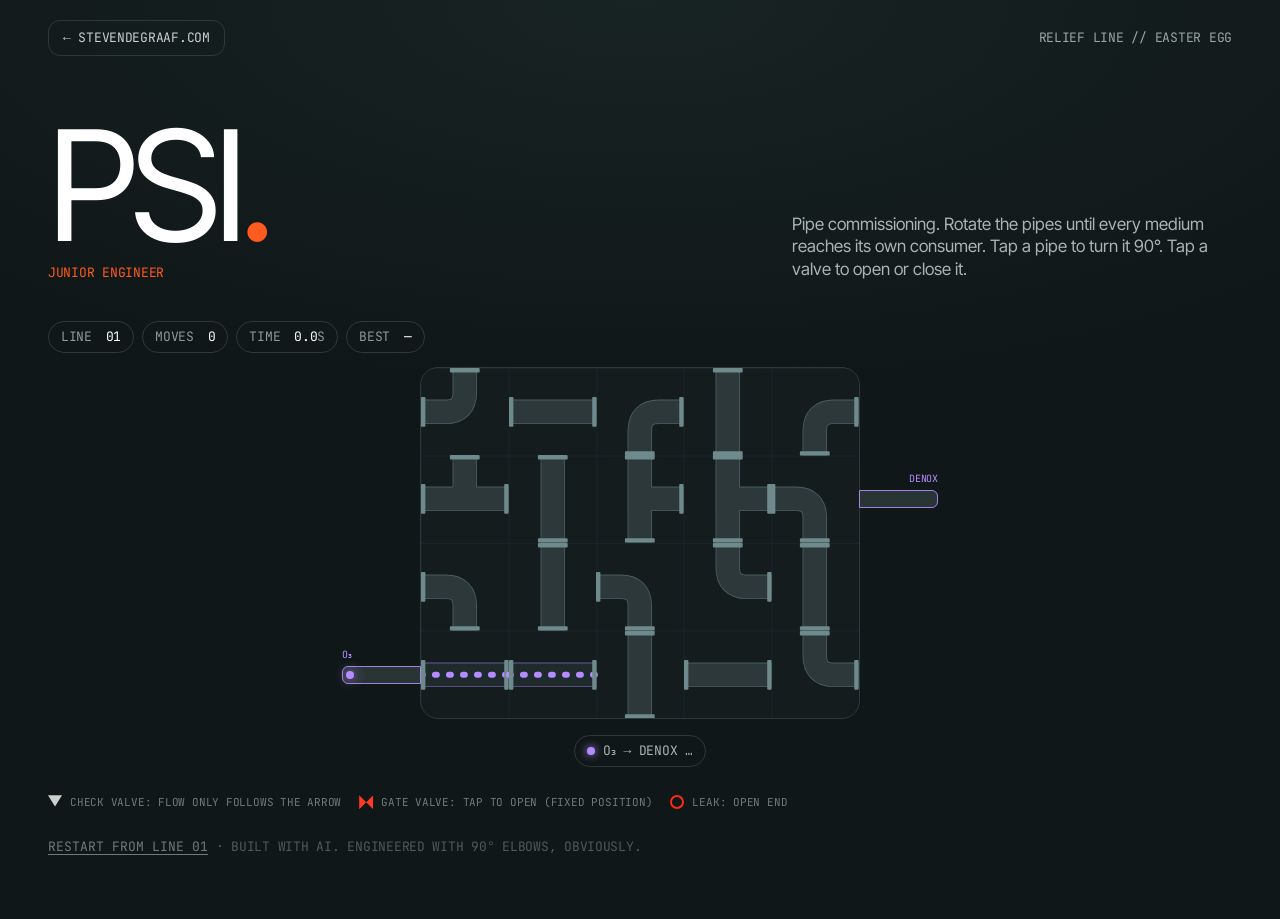
==== commit 5bc0242e: "PSI: plain 'too many moves' message when the budget runs out Co-Authored-By: Claude Opus 5.5 <norepl" ====
--- a/play/index.html
+++ b/play/index.html
@@ -12,7 +12,7 @@
 <link rel="icon" href="../favicon.svg" type="image/svg+xml">
 <link rel="stylesheet" href="../assets/css/site.css?v=3">
 <link rel="stylesheet" href="../assets/css/play.css?v=3">
-<script type="module" src="../assets/js/play.js?v=3"></script>
+<script type="module" src="../assets/js/play.js?v=4"></script>
 </head>
 <body class="play">
 <header class="play-top wrap">
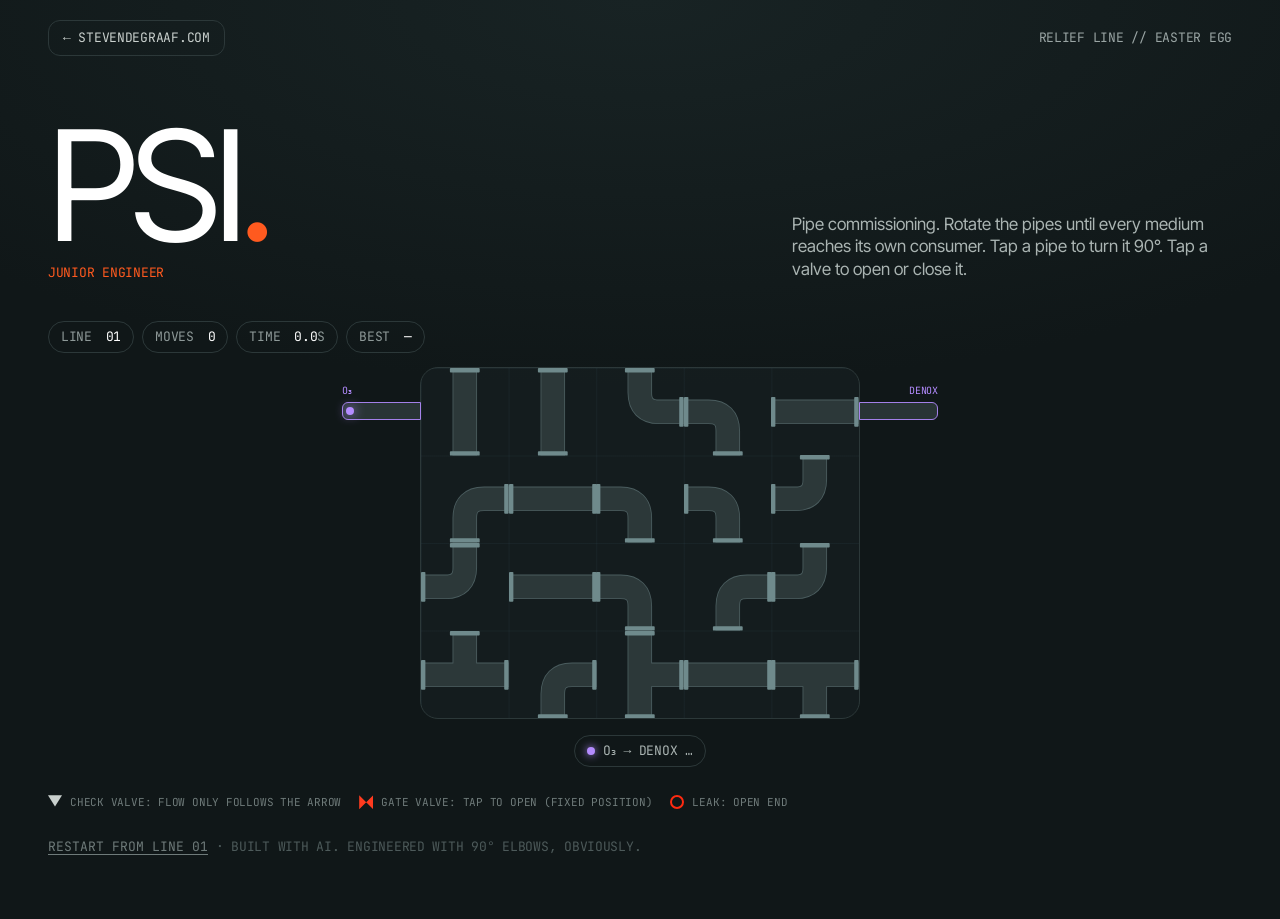
==== commit b00b7aa2: "PSI dev hook: solve() now paints and completes the line, jump() takes a line number Co-Authored-By: " ====
--- a/play/index.html
+++ b/play/index.html
@@ -12,7 +12,7 @@
 <link rel="icon" href="../favicon.svg" type="image/svg+xml">
 <link rel="stylesheet" href="../assets/css/site.css?v=3">
 <link rel="stylesheet" href="../assets/css/play.css?v=3">
-<script type="module" src="../assets/js/play.js?v=4"></script>
+<script type="module" src="../assets/js/play.js?v=5"></script>
 </head>
 <body class="play">
 <header class="play-top wrap">
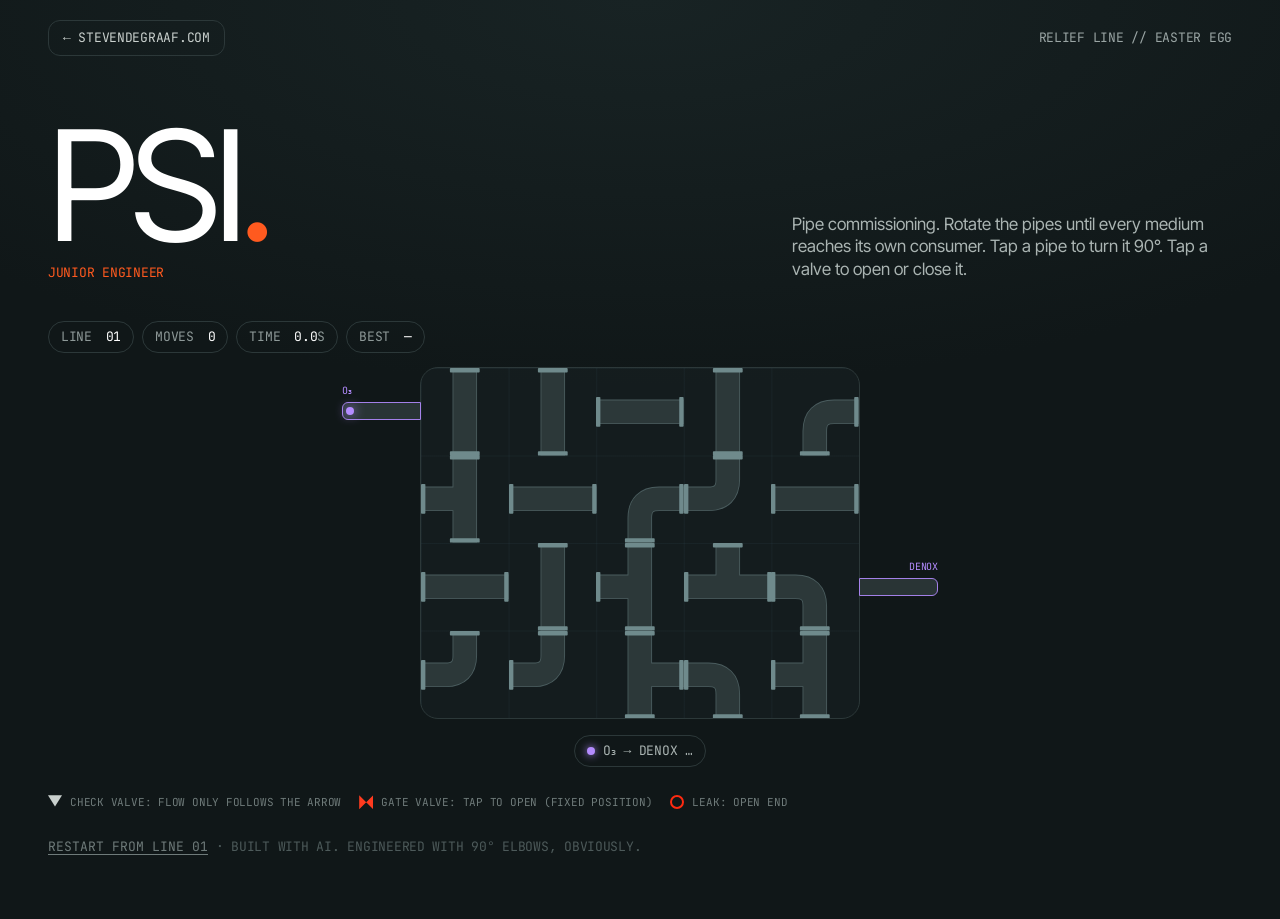
==== commit 72369f6e: "PSI dev hook: solved-by-cheat lines don't set best times Co-Authored-By: Claude Opus 5.5 <noreply@an" ====
--- a/play/index.html
+++ b/play/index.html
@@ -12,7 +12,7 @@
 <link rel="icon" href="../favicon.svg" type="image/svg+xml">
 <link rel="stylesheet" href="../assets/css/site.css?v=3">
 <link rel="stylesheet" href="../assets/css/play.css?v=3">
-<script type="module" src="../assets/js/play.js?v=5"></script>
+<script type="module" src="../assets/js/play.js?v=6"></script>
 </head>
 <body class="play">
 <header class="play-top wrap">
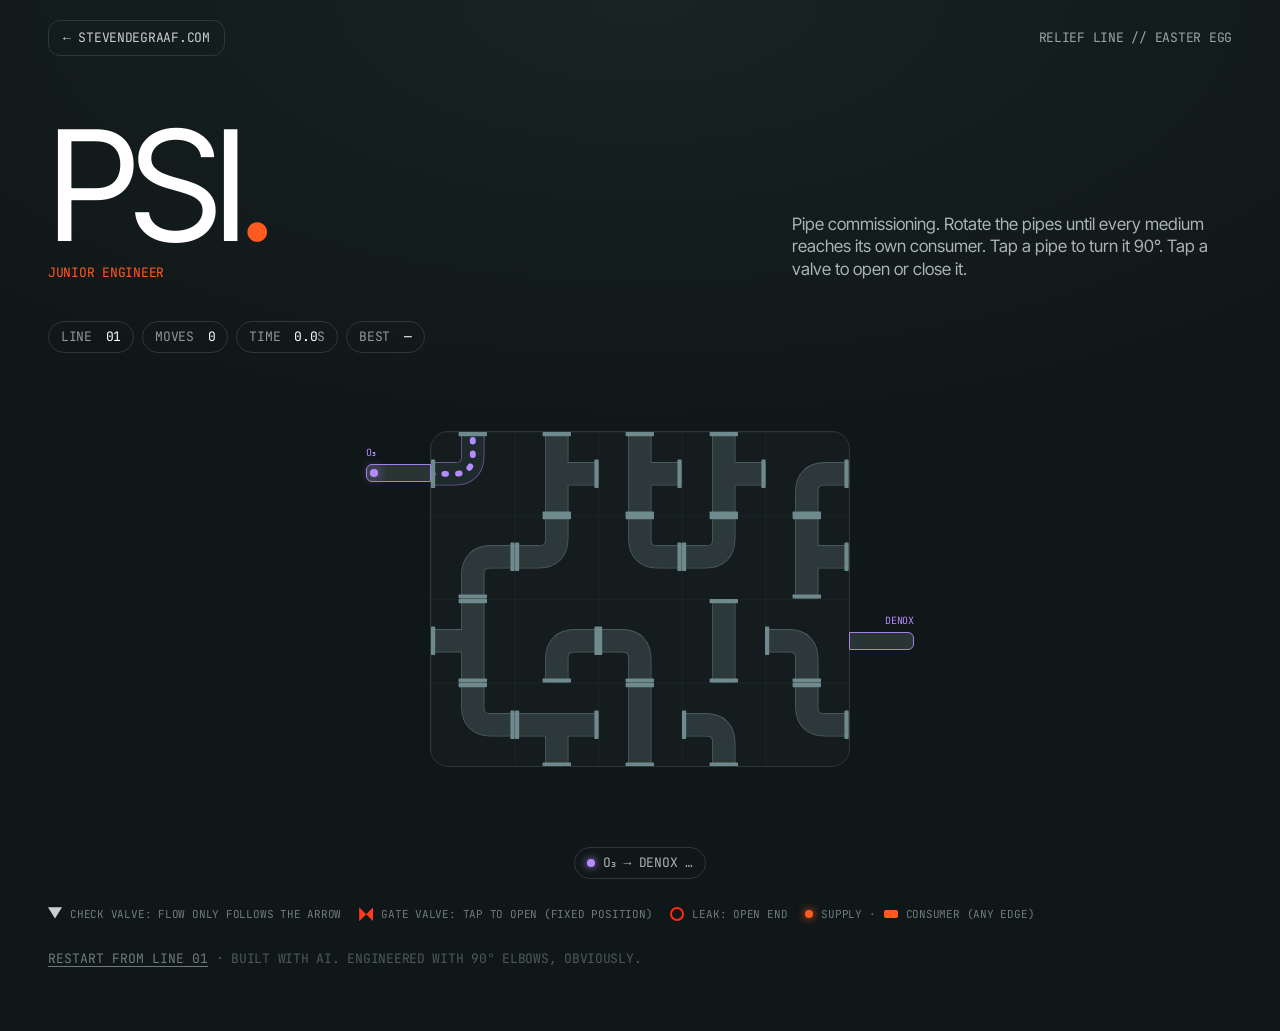
==== commit 6f28c572: "PSI: twisty lines, ports on every edge, best-of-N boards, blind mode - Each line needs a minimum num" ====
--- a/play/index.html
+++ b/play/index.html
@@ -11,8 +11,8 @@
 <meta name="theme-color" content="#101718">
 <link rel="icon" href="../favicon.svg" type="image/svg+xml">
 <link rel="stylesheet" href="../assets/css/site.css?v=3">
-<link rel="stylesheet" href="../assets/css/play.css?v=3">
-<script type="module" src="../assets/js/play.js?v=6"></script>
+<link rel="stylesheet" href="../assets/css/play.css?v=8">
+<script type="module" src="../assets/js/play.js?v=8"></script>
 </head>
 <body class="play">
 <header class="play-top wrap">
@@ -34,14 +34,17 @@
     <span>Moves <b id="moves">0</b></span>
     <span>Time <b id="time">0.0</b>s</span>
     <span>Best <b id="best">—</b></span>
+    <button class="testbtn" id="test" type="button" hidden>Pressure test <b id="tests">3</b></button>
   </div>
 
   <p class="brief" id="brief" hidden></p>
 
   <div class="rig" id="rig">
-    <div class="port in" id="portIn"></div>
+    <div class="port pN" id="portN"></div>
+    <div class="port pW" id="portW"></div>
     <div class="board" id="board" role="grid" aria-label="Pipe grid"></div>
-    <div class="port out" id="portOut"></div>
+    <div class="port pE" id="portE"></div>
+    <div class="port pS" id="portS"></div>
   </div>
 
   <div class="status mono" id="status" aria-live="polite"></div>
@@ -57,6 +60,7 @@
     <span><i class="lg check"></i>Check valve: flow only follows the arrow</span>
     <span><i class="lg gate"></i>Gate valve: tap to open (fixed position)</span>
     <span><i class="lg leak"></i>Leak: open end</span>
+    <span><i class="lg src"></i>Supply · <i class="lg snk"></i>Consumer (any edge)</span>
   </div>
 
   <p class="mono play-foot"><button class="linkish" id="restart" type="button">Restart from line 01</button> · Built with AI. Engineered with 90° elbows, obviously.</p>
--- a/assets/css/play.css
+++ b/assets/css/play.css
@@ -18,17 +18,36 @@
 .brief b{font-weight:400;color:#fff}
 
 /* rig: supply stubs, grid, consumer stubs */
-.rig{--cols:5;--rows:4;position:relative;display:grid;grid-template-columns:clamp(40px,7vw,78px) minmax(0,calc(var(--cols) * 88px)) clamp(40px,7vw,78px);justify-content:center}
-.board{display:grid;grid-template-columns:repeat(var(--cols),1fr);grid-template-rows:repeat(var(--rows),1fr);aspect-ratio:var(--cols)/var(--rows);border:1px solid var(--line-d);border-radius:18px;background:rgba(24,33,34,.6);background-image:linear-gradient(rgba(143,216,255,.04) 1px,transparent 1px),linear-gradient(90deg,rgba(143,216,255,.04) 1px,transparent 1px);background-size:calc(100% / var(--cols)) calc(100% / var(--rows));overflow:hidden}
+.rig{--cols:5;--rows:4;--pw:clamp(34px,6vw,64px);--t:clamp(10px,1.8vw,18px);position:relative;display:grid;grid-template-columns:var(--pw) minmax(0,calc(var(--cols) * 84px)) var(--pw);grid-template-rows:var(--pw) auto var(--pw);grid-template-areas:". n ." "w b e" ". s .";justify-content:center}
+#portN{grid-area:n}#portS{grid-area:s}#portW{grid-area:w}#portE{grid-area:e}
+.board{grid-area:b;display:grid;grid-template-columns:repeat(var(--cols),1fr);grid-template-rows:repeat(var(--rows),1fr);aspect-ratio:var(--cols)/var(--rows);border:1px solid var(--line-d);border-radius:18px;background:rgba(24,33,34,.6);background-image:linear-gradient(rgba(143,216,255,.04) 1px,transparent 1px),linear-gradient(90deg,rgba(143,216,255,.04) 1px,transparent 1px);background-size:calc(100% / var(--cols)) calc(100% / var(--rows));overflow:hidden}
 .port{position:relative}
-.stub{position:absolute;left:0;right:0;top:calc((var(--row) + .5) / var(--rows) * 100%);transform:translateY(-50%);height:clamp(10px,1.8vw,18px)}
+/* stubs sit on any edge: W/E use --row, N/S use --col */
+.stub{position:absolute}
+.pW .stub,.pE .stub{left:0;right:0;top:calc((var(--row) + .5) / var(--rows) * 100%);height:var(--t);transform:translateY(-50%)}
+.pN .stub,.pS .stub{top:0;bottom:0;left:calc((var(--col) + .5) / var(--cols) * 100%);width:var(--t);transform:translateX(-50%)}
 .stub::before{content:"";position:absolute;inset:0;background:#2c3839;border:1px solid var(--c);opacity:.9}
-.in .stub::before{border-radius:6px 0 0 6px;right:-1px}
-.out .stub::before{border-radius:0 6px 6px 0;left:-1px}
-.in .stub::after{content:"";position:absolute;left:4px;top:50%;width:8px;height:8px;border-radius:50%;background:var(--c);box-shadow:0 0 12px var(--c);transform:translateY(-50%);animation:pulse 1.4s ease-in-out infinite}
-.stub span{position:absolute;bottom:calc(100% + 4px);font-size:10px;color:var(--c);white-space:nowrap}
-.in .stub span{left:0}.out .stub span{right:0}
-.out .stub.ok::before{background:var(--c);box-shadow:0 0 16px var(--c)}
+.pW .stub::before{border-radius:6px 0 0 6px;right:-1px}
+.pE .stub::before{border-radius:0 6px 6px 0;left:-1px}
+.pN .stub::before{border-radius:6px 6px 0 0;bottom:-1px}
+.pS .stub::before{border-radius:0 0 6px 6px;top:-1px}
+.stub.src::after{content:"";position:absolute;width:8px;height:8px;border-radius:50%;background:var(--c);box-shadow:0 0 12px var(--c);animation:pulse 1.4s ease-in-out infinite}
+.pW .stub.src::after{left:4px;top:50%;transform:translateY(-50%)}
+.pN .stub.src::after{top:4px;left:50%;transform:translateX(-50%)}
+.pS .stub.src::after{bottom:4px;left:50%;transform:translateX(-50%)}
+.stub span{position:absolute;font-size:10px;color:var(--c);white-space:nowrap}
+.pW .stub span{left:0;bottom:calc(100% + 4px)}
+.pE .stub span{right:0;bottom:calc(100% + 4px)}
+.pN .stub span{left:calc(100% + 5px);top:2px}
+.pS .stub span{left:calc(100% + 5px);bottom:2px}
+.stub.snk.ok::before{background:var(--c);box-shadow:0 0 16px var(--c)}
+.testbtn{appearance:none;cursor:pointer;font:inherit;font-size:13px;text-transform:uppercase;border:1px solid var(--orange);border-radius:999px;padding:6px 14px;background:rgba(255,90,31,.12);color:#fff;transition:background .2s}
+.testbtn:hover{background:var(--orange)}
+.testbtn[hidden]{display:none}
+.testbtn:disabled{opacity:.4;cursor:not-allowed}
+.testbtn b{font-weight:400;margin-left:6px}
+.rig.blind:not(.testing) .cell .flow{stroke:transparent!important;animation:none}
+.rig.testing .board{box-shadow:0 0 0 2px var(--orange),0 0 40px rgba(255,90,31,.25)}
 @keyframes pulse{50%{opacity:.3}}
 
 /* tiles */
@@ -77,6 +96,8 @@
 .lg.check{background:#c9d0cd;clip-path:polygon(0 0,100% 0,50% 80%)}
 .lg.gate{background:#ff3b1f;clip-path:polygon(0 0,100% 100%,100% 0,0 100%)}
 .lg.leak{border:2px solid #ff2a10;border-radius:50%}
+.lg.src{width:8px;height:8px;border-radius:50%;background:var(--orange);box-shadow:0 0 8px var(--orange)}
+.lg.snk{width:14px;height:8px;border-radius:2px;background:var(--orange)}
 .play-foot{margin-top:28px;color:#4d5a5a}
 .linkish{appearance:none;background:none;border:0;color:#6f7b7a;font:inherit;text-transform:inherit;text-decoration:underline;text-underline-offset:3px;cursor:pointer}
 .linkish:hover{color:#fff}
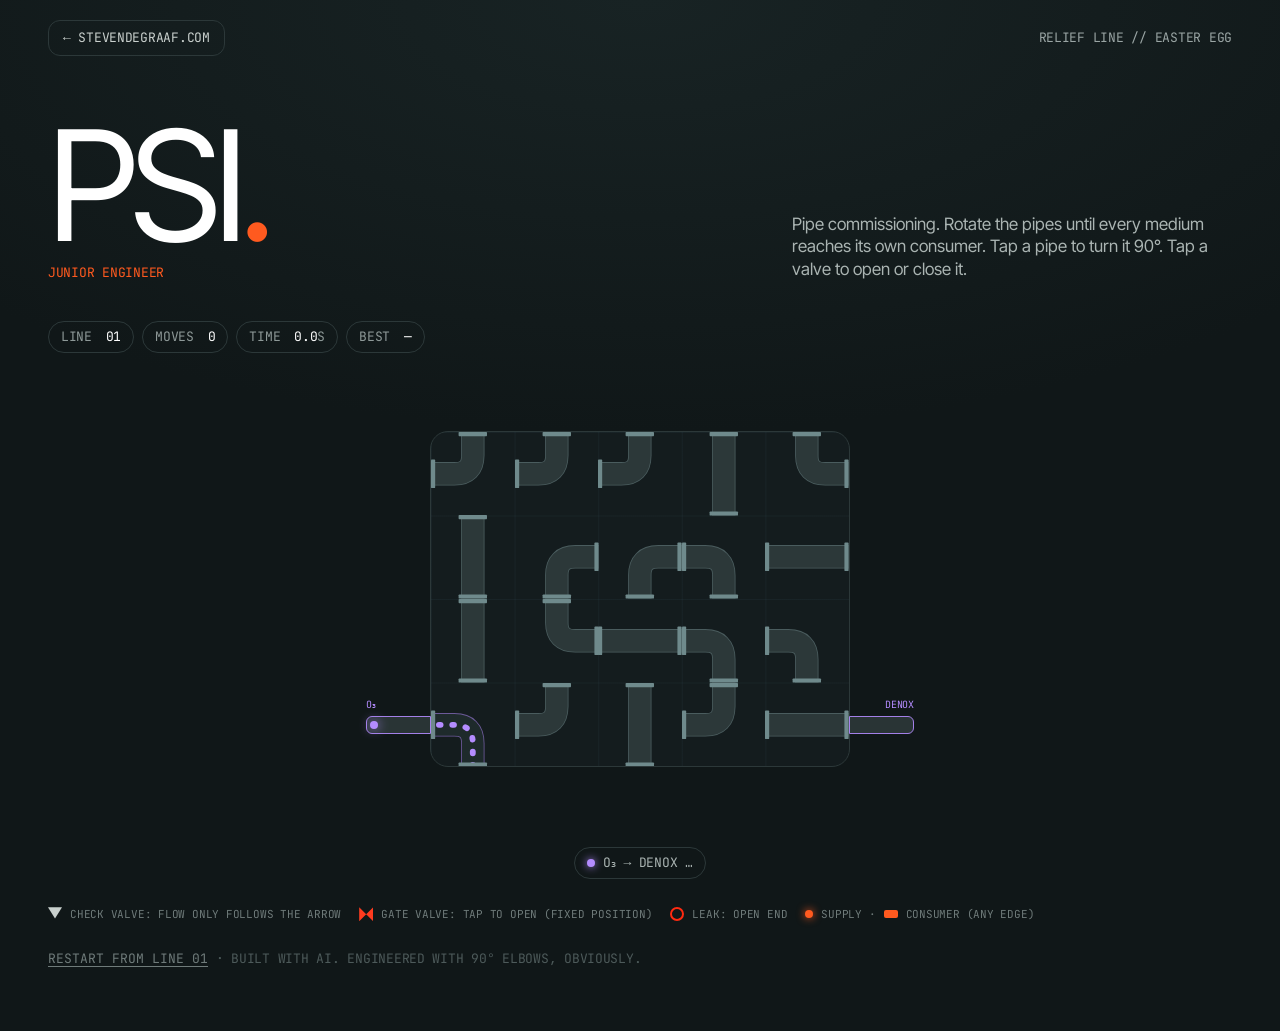
==== commit 2478d572: "Copy edit: fix English grammar and phrasing across the site and game - Hero: media list no longer da" ====
--- a/play/index.html
+++ b/play/index.html
@@ -12,7 +12,7 @@
 <link rel="icon" href="../favicon.svg" type="image/svg+xml">
 <link rel="stylesheet" href="../assets/css/site.css?v=3">
 <link rel="stylesheet" href="../assets/css/play.css?v=8">
-<script type="module" src="../assets/js/play.js?v=8"></script>
+<script type="module" src="../assets/js/play.js?v=9"></script>
 </head>
 <body class="play">
 <header class="play-top wrap">
